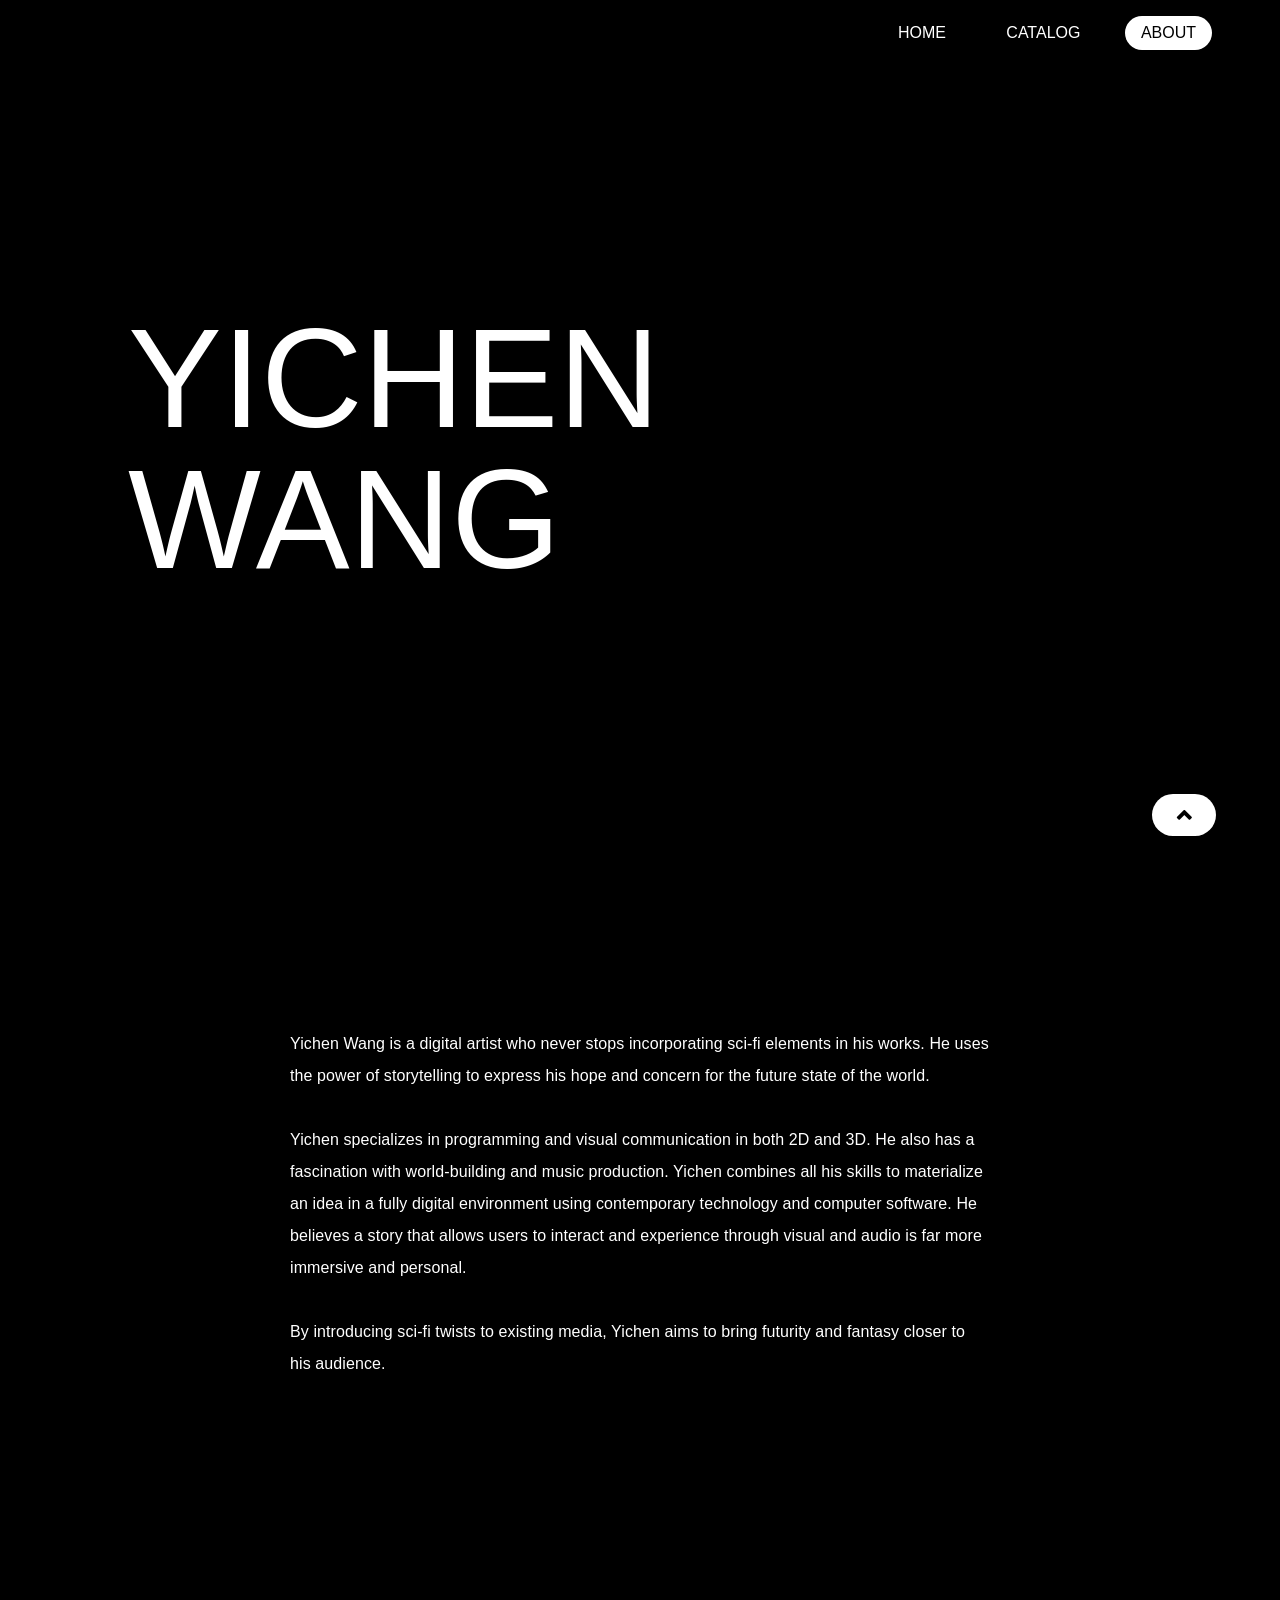
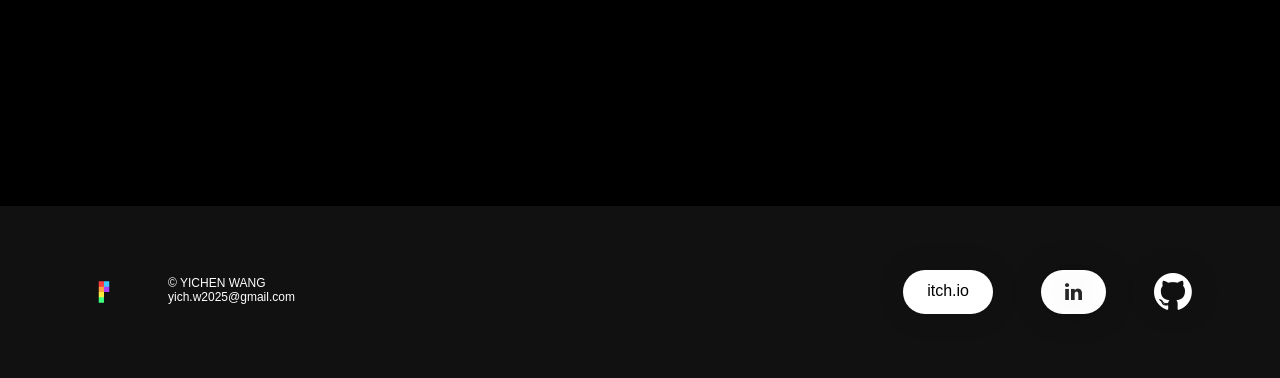
==== about.html @ 1a96bee0 "Refreshed website Optimized media" ====
<!DOCTYPE html>
<html>
<!-- HEAD -->

<head>
    <meta charset="UTF-8">
    <meta name="viewport" content="width=device-width, initial-scale=1.0">

    <!-- STYLE -->
    <link rel="stylesheet" href="https://cdnjs.cloudflare.com/ajax/libs/font-awesome/4.7.0/css/font-awesome.min.css" onerror="onErrorLoader(this, 'assets/font-awesome-4.7.0/css/font-awesome.min.css')">
    <link rel="stylesheet" href="css/style.css">
    <link rel="stylesheet" href="css/style_about.css">

    <!-- SCRIPTS -->
    <script src="https://ajax.googleapis.com/ajax/libs/jquery/3.6.0/jquery.min.js" onerror="onErrorLoader(this, 'js/jquery-4.0.0.min.js')"></script>
    <script src="js/script.js"></script>
    <script src="js/script_about.js"></script>

    <link rel="icon" href="favicon.png">
    <title>About Me • Yichen Wang</title>
</head>

<!-- BODY -->
<body>
    <div class="nav-bar" style="position: fixed; left: 0; top: 0">
        <a class="nav-bar-title" style="display: none;">YICHEN WANG</a>
        <div style="float: right; display: block; margin-left: auto; margin-right: 24px;">
            <a href="index.html" class="btn-text btn-link-font">Home</a>
            <a href="library.html"class="btn-text btn-link-font">Catalog</a>
            <a href="about.html" class="btn-text btn-link-font current">About</a>
        </div>
    </div>

    <div class="title-name-container">
        <p id="about-name">YICHEN<br>WANG</p>
    </div>

    <div class="empty-space-x1"></div>

    <div class="text-box center body-font">
        <p>
            Yichen Wang is a digital artist who never stops incorporating sci-fi elements in his works. He uses the power of storytelling to express his hope and concern for the future state of the world. 
            <br><br>
            Yichen specializes in programming and visual communication in both 2D and 3D. He also has a fascination with world-building and music production. Yichen combines all his skills to materialize an idea in a fully digital environment using contemporary technology and computer software. He believes a story that allows users to interact and experience through visual and audio is far more immersive and personal.
            <br><br>
            By introducing sci-fi twists to existing media, Yichen aims to bring futurity and fantasy closer to his audience.
        </p>
    </div>

    <div class="empty-space-x2"></div>

    <button class="btn btn-font" id="btn-gotop" title="Go to top" onclick="goToTop()"><i class="fa fa-chevron-up" aria-hidden="true"></i></button>

    <!-- FOOTER -->
    <footer style="left: 0; bottom: 0">
        <div class="h-container" style="float: left; margin-right: auto; margin-left: 32px;">
          <img class="logo" src="assets/images/logo.png">
          <p class="footer-font">© YICHEN WANG<br><span class="footer-font-alt">yich.w2025@gmail.com<span></p>
        </div>
        <div class="h-container" style="float: right; margin-left: auto; margin-right: 32px;">
          <a class="btn btn-font" href="https://tony-lindorock.itch.io/" onclick="window.open(this.href,'_blank');return false;" rel="noopener noreferrer">itch.io</a>
          <a class="btn-icon shape" href="https://linkedin.com/in/yichen-wang-63a965241" onclick="window.open(this.href,'_blank');return false;" rel="noopener noreferrer"><i class="fa fa-linkedin" aria-hidden="true"></i></a>
          <a class="btn-icon" href="https://github.com/tonylindorock" onclick="window.open(this.href,'_blank');return false;" rel="noopener noreferrer"><i class="fa fa-github" aria-hidden="true"></i></a>
        </div>
      </footer>
</body>

</html>
---- css/style.css ----
/**************** Fonts ****************/
@font-face {
    font-family: "JetBrains Mono Bold";
    src: url("../assets/fonts/JetBrains_Mono/static/JetBrainsMono-Bold.ttf") format("truetype");
}

@font-face {
    font-family: "JetBrains Mono";
    src: url("../assets/fonts/JetBrains_Mono/static/JetBrainsMono-Medium.ttf") format("truetype");
}

@font-face {
    font-family: "Barlow";
    src: url("../assets/fonts/Barlow/Barlow-Regular.ttf") format("truetype");
}

@font-face {
    font-family: "Barlow Bold";
    src: url("../assets/fonts/Barlow/Barlow-Bold.ttf") format("truetype");
}

@font-face {
    font-family: "Barlow ExtraBold";
    src: url("../assets/fonts/Barlow/Barlow-ExtraBold.ttf") format("truetype");
}

@font-face {
    font-family: "Barlow Black";
    src: url("../assets/fonts/Barlow/Barlow-Black.ttf") format("truetype");
}


/**************** Animations ****************/
.anim-fade-in {
    animation: 1s ease 0s 1 fade-in;
    animation-fill-mode: backwards;
    will-change: transform, opacity;
}

.anim-scale-out-fade-in {
    animation: 1s cubic-bezier(0, .82, .27, .98) 0s 1 scale-out-fade-in;
    animation-fill-mode: backwards;
    will-change: transform, opacity;
}

.anim-scale-fade-in {
    animation: 1.5s cubic-bezier(0, .82, .27, .98) 0s 1 scale-fade-in;
    animation-fill-mode: backwards;
    will-change: transform, opacity;
}

.anim-reveal {
    animation: 1s ease 0.2s 1 slide-up-fade-in;
    animation-fill-mode: backwards;
    will-change: transform, opacity;
}

.anim-hide {
    animation: 1s ease 0s 1 fade-out;
    animation-fill-mode: forwards;
    will-change: opacity;
}

@keyframes scale-fade-in {
    0% {
        opacity: 0;
        transform: scale(1.5);
    }

    100% {
        opacity: 1;
        transform: scale(1);
    }
}

@keyframes scale-out-fade-in {
    0% {
        opacity: 0;
        transform: scale(0.1);
    }

    100% {
        opacity: 1;
        transform: scale(1);
    }
}

@keyframes fade-in {
    0% {
        opacity: 0;
    }

    100% {
        opacity: 1;
    }
}

@keyframes fade-out {
    0% {
        opacity: 1;
    }

    100% {
        opacity: 0;
    }
}

@keyframes slide-up-fade-in {
    0% {
        opacity: 0;
        transform: translate(0px, 64px);
    }

    100% {
        opacity: 1;
        transform: translate(0px, 0px);
    }
}


/**************** Common ****************/
html, body {
    min-height: 100%;
    min-width: 100%;

    height: 100%;
    width: 100%;
}

html {
    scroll-behavior: smooth;
    -webkit-text-size-adjust: 100%;

    -moz-osx-font-smoothing: grayscale;
    -webkit-font-smoothing: antialiased;
    font-smoothing: antialiased;
}

* {
    margin: 0;
    padding: 0;
    box-sizing: border-box;
    /* for debug only */
    /*outline: 1px solid #f00 !important;*/
}

a {
    text-decoration: none;
    cursor: pointer;
}

body {
    overflow-y: visible;
    background-color: #000; /* Website bg color here */
    color: #fff; /* Text color here */

    font-family: "JetBrains Mono", Arial, sans-serif;
    font-size: 16px;
}

footer {
    z-index: 2;
    width: 100%;
    display: flex;
    padding: 64px 32px;
    background-color: #111;
    align-items: center;
    overflow: hidden;
}

footer>div {
    margin: 0 32px;
}

img {
    display: block;
    height: auto;
    max-width: 100%;
}

button {
    border: none;
    background: none;
    background-color: transparent;
}


/**************** Typefaces ****************/
h1 {
    font-family: "Barlow Bold", Arial, sans-serif;
    font-size: 3.5em;
    display: inline-block;
}

h2 {
    font-family: "Barlow ExtraBold", Arial, sans-serif;
    font-size: 2.5em;
    margin-bottom: 16px;
}

h3 {
    font-family: "Barlow", Arial, sans-serif;
    font-size: 1.5em;
    /*text-transform: uppercase;*/
    opacity: 50%;
}

.subtitle {
    font-family: "Barlow Black", Arial, sans-serif;
    font-size: 1.5em;

    text-transform: uppercase;
    letter-spacing: 2px;

    display: inline-block;

    margin: 16px 0;
}

.btn-font {
    font-family: "JetBrains Mono Bold", Arial, sans-serif;
    font-size: 1em;
}

.btn-font>i {
    font-size: 1em;
    font-weight: bold;
}

.btn-link-font {
    font-family: "JetBrains Mono Bold", Arial, sans-serif;
    font-size: 1em;
    text-transform: uppercase;
}

.btn-link-font {
    font-family: "JetBrains Mono Bold", Arial, sans-serif;
    font-size: 1em;
    text-transform: uppercase;
}

.body-font {
    font-family: "Barlow", Arial, sans-serif;
    font-size: 1em;
    line-height: 2;
    letter-spacing: 0.1px;
}

.quote {
    opacity: 0.6;
    font-style: italic;
}

.footer-font {
    font-family: "JetBrains Mono Bold", Arial, sans-serif;
    font-size: 12px;
}

.footer-font-alt {
    font-family: "JetBrains Mono", Arial, sans-serif;
    font-size: inherit;
}

.font-superscript{
    padding: 0 2px;
    vertical-align: super;
    font-size: 75%;
}
  
.font-superscript:hover {
    border-radius: 2px;
    background-color: rgba(255, 255, 255, 0.25);
}

.dark {
    color: #262626;
}

.light {
    color: #eee;
}


/**************** Interactive ****************/
.btn {
    border: none;
    border-radius: 64px;
    padding: 12px 24px;

    background-color: white;
    color: black;
    box-shadow: 0 0 32px rgba(0, 0, 0, 0.1);

    transition: all 300ms cubic-bezier(.23, 1, 0.32, 1);
    -webkit-transition: 0.3s;

    cursor: pointer;
    user-select: none;
    -webkit-touch-callout: none;
    -webkit-user-select: none;
    -moz-user-select: none;
    -ms-user-select: none;
}

.disabled{
    cursor: default;
    pointer-events: none;
}

.btn:hover {
    transform: translateY(-6px);
}

.btn:active {
    transform: translateY(0);
}

.btn .tooltip {
    visibility: hidden;
    width: fit-content;

    background-color: rgba(0, 0, 0, 0.5);
    color: #fff;

    text-align: center;
    padding: 4px 8px;
    border-radius: 12px;

    position: absolute;
    bottom: 100%;
    margin: 0 auto;
    z-index: 99;
}

.btn:hover .tooltip {
    visibility: visible;
}

.btn-text {
    display: inline-block;
    border: none;
    border-radius: 64px;
    padding: 8px 16px;
    margin: 0 12px;

    background: none;
    color: white;

    transition: 0.3s;
    -webkit-transition: 0.3s;

    cursor: pointer;
    user-select: none;
    -webkit-touch-callout: none;
    -webkit-user-select: none;
    -moz-user-select: none;
    -ms-user-select: none;
}

.btn-text:hover {
    background-color: rgba(255, 255, 255, 0.25);
}

.btn-text:active {
    transform: translateY(4px);
}

.btn-text.current {
    background-color: #fff;
    color: #000;
    box-shadow: 0 0 16px rgba(0, 0, 0, 0.1);
}

.btn-text-banner {
    display: inline-block;
    border: none;

    background: none;
    color: #fff;

    transform: scale(1);
    transition: 0.3s;
    -webkit-transition: 0.3s;

    cursor: pointer;
    user-select: none;
    -webkit-touch-callout: none;
    -webkit-user-select: none;
    -moz-user-select: none;
    -ms-user-select: none;
}

.btn-text-banner:hover {
    transform: scale(1.05);
}


.btn-text-banner:active {
    transform: scale(1);
}

#btn-gotop {
    float: right;
    z-index: 99;
    position: sticky;
    margin: 64px 64px;
    bottom: 64px;
    right: 0;
}

.btn-icon {
    display: inline-flex;
    justify-content: center;
    align-items: center;
    min-width: 32px;
    min-height: 24px;

    font-size: 2.75em;
    line-height: 1;
    color: white;
    border: none;

    transition: all 300ms cubic-bezier(.23, 1, 0.32, 1);
    -webkit-transition: 0.3s;

    cursor: pointer;

    -webkit-touch-callout: none;
    -webkit-user-select: none;
    -moz-user-select: none;
    -ms-user-select: none;
    user-select: none;
}

.btn-icon:hover {
    transform: translateY(-4px);
}

.btn-icon i {
    display: inline-block;
    text-align: center;
    margin: auto;

    text-shadow: 0 0 32px rgba(0, 0, 0, 0.2);
}

.btn-icon.shape {
    border-radius: 64px;
    background-color: white;
    color: #262626;

    padding: 0 24px;

    font-size: 1.25em;
    box-shadow: 0 0 32px rgba(0, 0, 0, 0.2);
}

.btn-proj {
    position: relative;

    border-radius: 24px;
    background-color: #262626;
    color: #f1f1f1;

    overflow: hidden;
    display: flex;
    flex-direction: column;
    cursor: pointer;

    -webkit-touch-callout: none;
    -webkit-user-select: none;
    -moz-user-select: none;
    -ms-user-select: none;
    user-select: none;

    -webkit-transition-property: -webkit-transform;
    -moz-transition-property: -moz-transform;
    -ms-transition-property: -ms-transform;
    -o-transition-property: -o-transform;
    transition-property: transform;
    transition-duration: 0.3s;
}

.anim-fade-on-load {
    animation: 0.3s cubic-bezier(0, .66, .33, 1) 0s 1 scale-out-fade-in;
    animation-fill-mode: backwards;
    will-change: transform;
}

.btn-proj.outline {
    border: 1px solid #262626;
}


.btn-proj:hover {
    transform: scale(1.05);
    border: 1px solid #262626;
}

.btn-proj:hover .media-preview{
    opacity: 1;
    scale: 1;
}

.btn-proj:active {
    transform: scale(1);
}

.btn-proj img {
    aspect-ratio: 16/9;
    object-fit: cover;
    object-position: center;
    width: 100%;
}

.btn-proj .media-preview{
    position: absolute;

    object-fit: cover;
    width: 100%; 
    height: 100%;

    opacity: 0;
    scale: 1.2;

    transition: all 0.75s ease;
}

.btn-proj video {
    object-fit: cover;
    width: 100%;
}

.btn-proj div{
    z-index: 1;
    padding: 0 24px;
    pointer-events: none;
}

.btn-proj div>p.title {
    font-family: "Barlow ExtraBold", Arial, sans-serif;

    margin-top: 24px;
    margin-bottom: 4px;
    font-size: 24px;
}

.btn-proj div>p.des {
    padding-bottom: 24px;

    font-family: "Barlow Bold", Arial, sans-serif;
    text-transform: uppercase;
    font-size: 13px;
    letter-spacing: 2px;
    opacity: 50%;
}


/**************** Reusable ****************/
.grid-container {
    min-width: 50%;
    margin: 0 128px;

    display: grid;
    grid-template-columns: repeat(3, 1fr);
    grid-gap: 24px;

    place-content: center;
    justify-items: stretch;
}

.banner {
    z-index: -1;

    width: 100%;
    height: calc(100vw * 0.5625);
    min-height: 50%;

    position: fixed;
    margin: 0;

    animation: 1.5s ease 0s 1 scale-fade-in;
    animation-fill-mode: backwards;
    will-change: transform, opacity;
}

.banner>img {
    width: 100%;
    object-fit: cover;
}

.banner.aspect-4x3 {
    height: calc(100vw * 0.75);
}

.banner>video {
    width: 100%;
    object-fit: cover;
}

.parallax-solid {
    z-index: 2;
    position: relative;
    top: 56.25vw;

    background-color: inherit;
}

.parallax-solid.aspect-4x3 {
    top: 75vw;
}

.text-box {
    max-width: 700px;
    min-width: 350px;
}

.text-box.center {
    margin: 0 auto;
}

.text-box.contained {
    max-width: 700px;
    min-width: 0;
}

.category-container {
    width: 100%;
    padding: 32px 128px;
    padding-top: 0;
    font-size: 2em;
    text-align: left;
    line-height: 1;
    word-wrap: break-word;
    text-overflow: ellipsis;

    animation: 1s ease 0.1s 1 scale-in;
    animation-fill-mode: backwards;
}

.float-center {
    position: absolute;
    top: 50%;
    left: 50%;
    transform: translate(-50%, -50%);

    text-align: center;

    -webkit-touch-callout: none;
    -webkit-user-select: none;
    -moz-user-select: none;
    -ms-user-select: none;
    user-select: none;
}

.h-container {
    display: flex;
    width: auto;
}

.h-container>* {
    margin: 0 24px;
}

.v-container {
    display: flex;
    flex-direction: column;
    justify-content: center;
}

.v-container>* {
    flex-shrink: 1;
}

.empty-space-x05 {
    height: 64px;
}

.empty-space-x1 {
    height: 128px;
}

.empty-space-x2 {
    height: 256px;
}

.nav-bar {
    display: flex;
    flex: none;

    align-items: center;
    overflow: hidden;
    z-index: 999;
    width: 100%;

    padding: 16px 32px;

    background-color: rgba(0, 0, 0, 0.5);
    backdrop-filter: blur(5px);
    -webkit-backdrop-filter: blur(5px);
}

.nav-bar-title {
    z-index: 99;

    font-family: "JetBrains Mono Bold", Arial, sans-serif;
    font-size: 1.25em;
    text-transform: uppercase;
}

.footnote {
    display: block;

    font-family: "Barlow", Arial, sans-serif;
    font-size: 13px;
    line-height: 1.5;
    letter-spacing: 0.1px;
}

.footnote>div{
    margin: 16px;
    padding: 16px 15%;

    border-radius: 24px;
    background-color: #111;
}

.footnote a {
    color: #eee;
    padding: 2px 4px;
    border-radius: 6px;

    /* transition: 0.2s; */
}

a.hyperlink {
    color: #eee;
    padding: 2px 4px;
    border-radius: 6px;

    /* transition: 0.2s; */
}

.footnote p {
    color: #aaa;
    margin: auto;
    max-width: 1152px;
}

.footnote a:hover {
    background-color: rgba(255, 255, 255, 0.2);
}

.footnote a:active {
    background-color: rgba(255, 255, 255, 0.1);
}

a.hyperlink:hover {
    background-color: rgba(255, 255, 255, 0.2);
}

a.hyperlink:active {
    background-color: rgba(255, 255, 255, 0.1);
}

.logo {
    object-fit: contain;
    display: block;
    width: 32px;
    margin: auto 24px;
}

/* Home page content */
.scroll-snap-container {
    width: 100%;
    height: 100%;
    display: block;
    overflow-y: visible;
    overflow-x: hidden;
    scroll-snap-type: y mandatory;
    scroll-behavior: smooth;
}

.scroll-snap-item {
    height: 100%;
    width: 100%;
    scroll-snap-align: start;
    scroll-snap-stop: always;

    display: flex;
    position: relative;
}

.scroll-snap-item>img {
    display: block;
    margin: auto;
    width: 100vw;
    height: 100vh;
    object-fit: cover;
}



/**************** Small Screen Support ****************/
@media only screen and (max-width: 1000px) {
    body{
        font-size: 14px;
    }

    footer {
        display: grid;
        row-gap: 64px;
        grid-template-columns: auto;
        align-content: center;
        justify-content: space-evenly;
    }

    /**************** Typefaces ****************/
    h1{
        font-size: 2.5em;
    }

    .subtitle{
        font-size: 1.5em;
    }

    .btn-font {
        font-size: 14px;
    }


    /**************** Empty ****************/
    .empty-space-x1{
        height: 64px;
    }

    .empty-space-x1.constant{
        height: 128px;
    }

    .empty-space-x2{
        height: 128px;
    }

    .filler-space {
        display: none;
    }


    /**************** Interactive ****************/
    .btn-text {
        margin: 0 4px;
    }

    /**************** Reusables ****************/
    .banner {
        min-height: 50%;
        width: 100%;
    }

    .banner>img {
        width: 100%;
        height: 100%;
    }
    
    .parallax-solid {
        top: 50vh;
    }

    .text-box {
        padding: 0 32px;
        margin: 0;
    }

    .text-box.contained {
        padding: 0;
        margin: 0;
    }

    .grid-container {
        /*grid-template-columns: auto auto;*/
        grid-template-columns: repeat(2, fit-content(300px)); 
        margin: 0 16px;
        gap: 8px;
    }

    .category-container {
        padding: 16px 16px;
        padding-top: 0;
        text-align: center;
    }

    .footnote {
        margin: 0;
        padding: 0;
    }

    .footnote>div{
        margin: 16px 0;
        padding: 16px 16px;
        border-radius: 0;
    }
}
---- css/style_about.css ----
.title-name-container {
    padding-bottom: 0;

    font-size: 11vw;
    font-family: "JetBrains Mono Bold", Arial, sans-serif;
    text-align: left;
    line-height: 1;
    word-wrap: break-word;
    text-overflow: ellipsis;

    height: 100vh;
    width: 50%;

    animation: 1s ease 0.1s 1 scale-in;
    animation-fill-mode: backwards;
}

.title-name-container>p {
    margin: 0;
    margin-left: 128px;
    position: absolute;
    top: 50%;
    -ms-transform: translate(0, -50%);
    transform: translate(0, -50%);
}

@media only screen and (max-width: 600px) {
    .title-name-container {
        padding: 1em;
        display: flex;
        font-size: 4em;
    }

    .title-name-container>p {
        margin: auto;
    }
}

@keyframes scale-in {
    0% {
        opacity: 0;
        line-height: 0.1;
    }

    100% {
        opacity: 1;
        line-height: 1;
    }
}
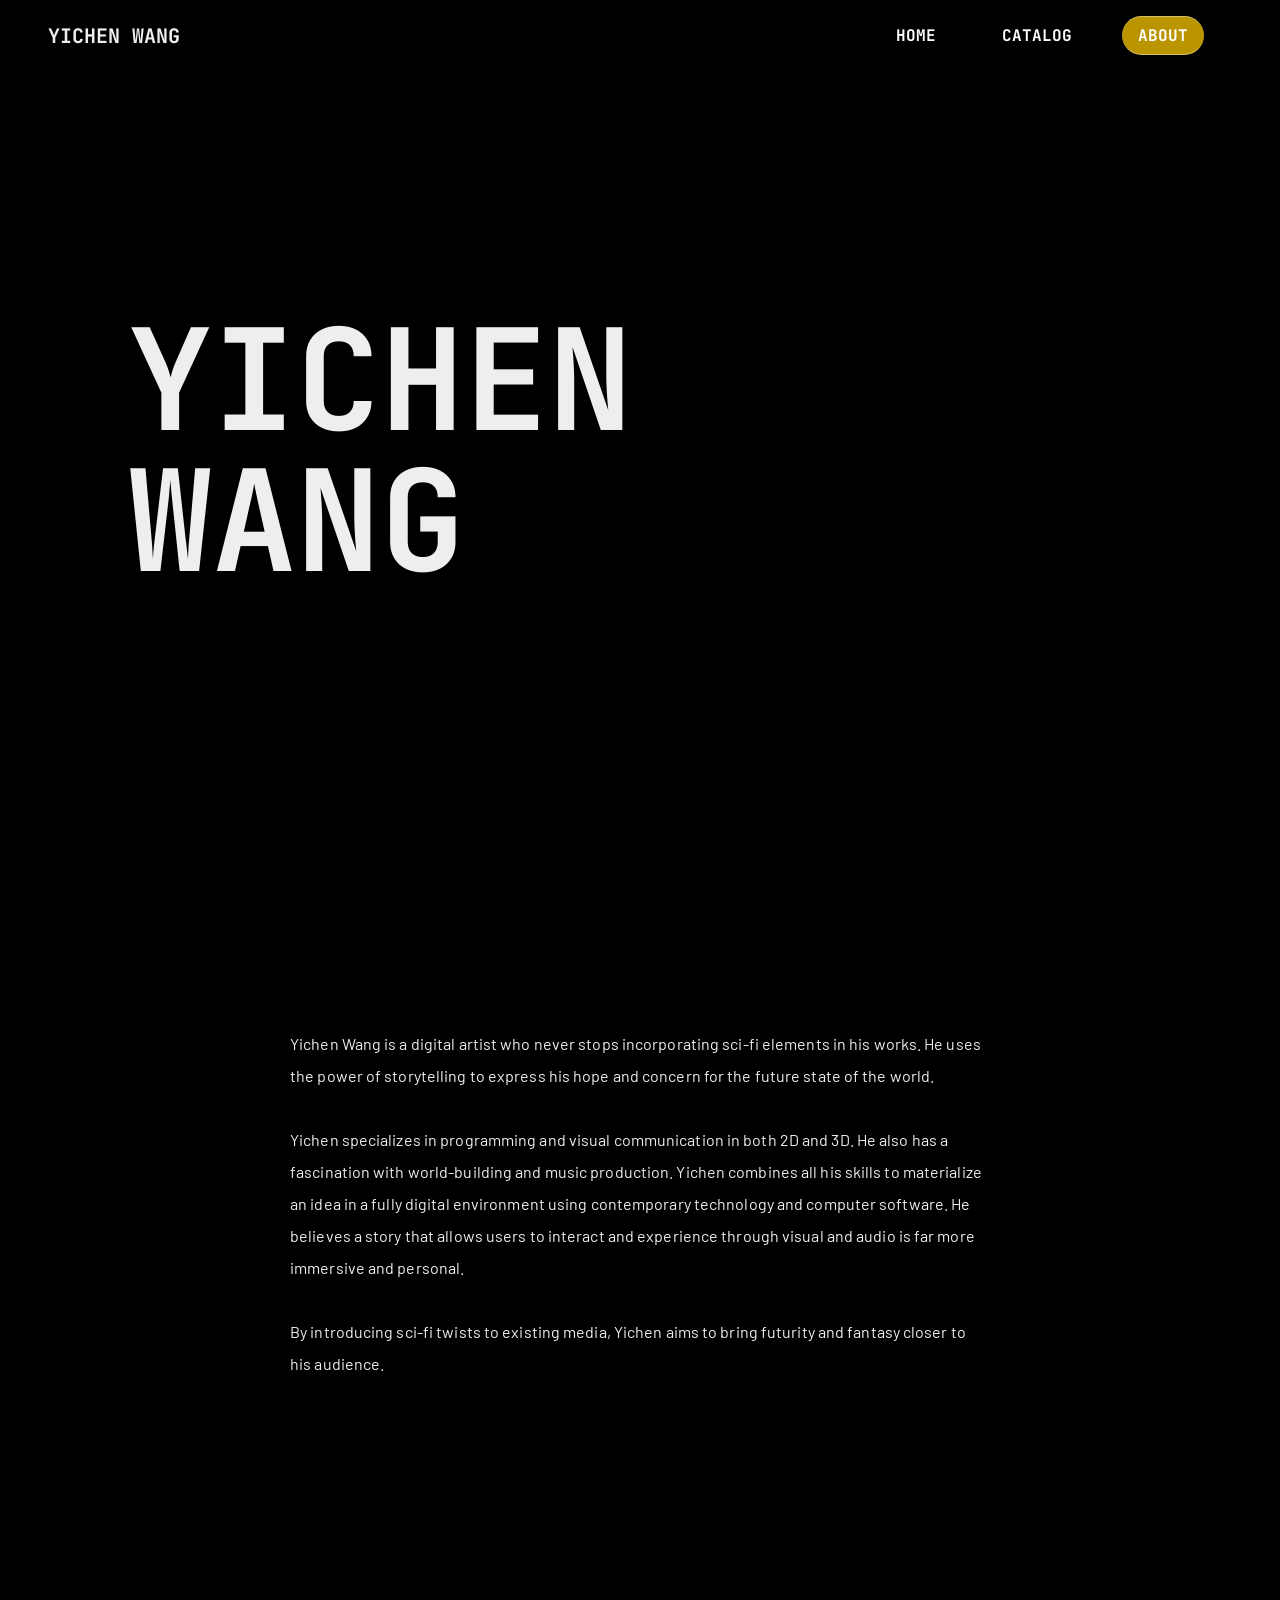
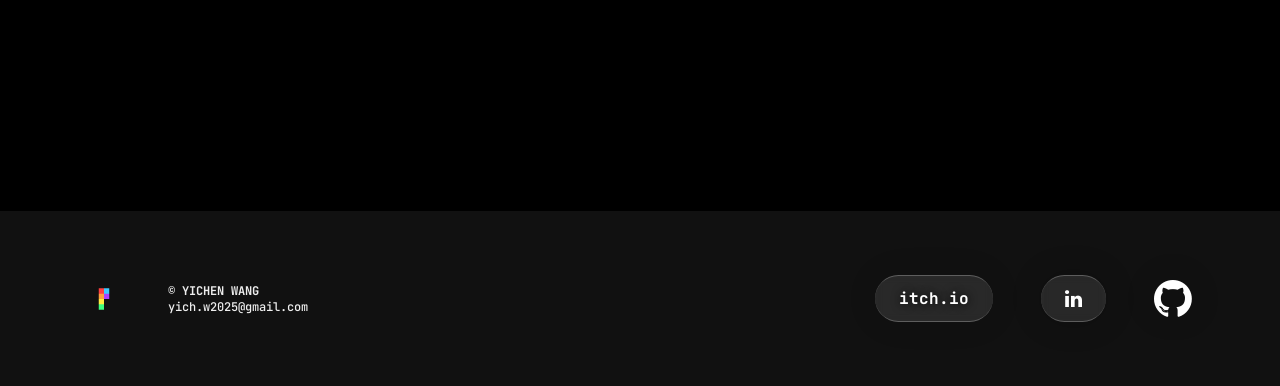
==== commit 823ab9cd: "Added a new page - Plus overall improvements" ====
--- a/about.html
+++ b/about.html
@@ -4,7 +4,7 @@
 
 <head>
     <meta charset="UTF-8">
-    <meta name="viewport" content="width=device-width, initial-scale=1.0">
+    <meta name="viewport" content="width=device-width, initial-scale=1.0, viewport-fit=cover, strict-origin">
 
     <!-- STYLE -->
     <link rel="stylesheet" href="https://cdnjs.cloudflare.com/ajax/libs/font-awesome/4.7.0/css/font-awesome.min.css" onerror="onErrorLoader(this, 'assets/font-awesome-4.7.0/css/font-awesome.min.css')">
@@ -12,7 +12,8 @@
     <link rel="stylesheet" href="css/style_about.css">
 
     <!-- SCRIPTS -->
-    <script src="https://ajax.googleapis.com/ajax/libs/jquery/3.6.0/jquery.min.js" onerror="onErrorLoader(this, 'js/jquery-4.0.0.min.js')"></script>
+    <!--<script src="https://ajax.googleapis.com/ajax/libs/jquery/3.6.0/jquery.min.js" onerror="this.onerror=null;this.href='js/jquery-4.0.0.min.js';"></script>-->
+    <script src="js/jquery-4.0.0.min.js"></script>
     <script src="js/script.js"></script>
     <script src="js/script_about.js"></script>
 
@@ -23,8 +24,8 @@
 <!-- BODY -->
 <body>
     <div class="nav-bar" style="position: fixed; left: 0; top: 0">
-        <a class="nav-bar-title" style="display: none;">YICHEN WANG</a>
-        <div style="float: right; display: block; margin-left: auto; margin-right: 24px;">
+        <a class="nav-bar-title">YICHEN WANG</a>
+        <div style="float: right; display: block; margin-left: auto;">
             <a href="index.html" class="btn-text btn-link-font">Home</a>
             <a href="library.html"class="btn-text btn-link-font">Catalog</a>
             <a href="about.html" class="btn-text btn-link-font current">About</a>
@@ -49,7 +50,7 @@
 
     <div class="empty-space-x2"></div>
 
-    <button class="btn btn-font" id="btn-gotop" title="Go to top" onclick="goToTop()"><i class="fa fa-chevron-up" aria-hidden="true"></i></button>
+    <button class="btn btn-font" id="btn-gotop" title="Go to top" style="visibility: hidden;" onclick="goToTop()"><i class="fa fa-chevron-up" aria-hidden="true"></i></button>
 
     <!-- FOOTER -->
     <footer style="left: 0; bottom: 0">
--- a/css/style.css
+++ b/css/style.css
@@ -50,15 +50,24 @@
 }
 
 .anim-reveal {
-    animation: 1s ease 0.2s 1 slide-up-fade-in;
+    animation-name: slide-up-fade-in;
+    animation-duration: 1s;
+    animation-timing-function: ease;
+    animation-iteration-count: 1;
     animation-fill-mode: backwards;
     will-change: transform, opacity;
 }
 
 .anim-hide {
-    animation: 1s ease 0s 1 fade-out;
+    animation: 0.5s ease-in-out 0s 1 fade-out;
     animation-fill-mode: forwards;
     will-change: opacity;
+}
+
+.anim-fade-on-load {
+    animation: 0.3s cubic-bezier(0, .66, .33, 1) 0s 1 scale-out-fade-in;
+    animation-fill-mode: backwards;
+    will-change: transform;
 }
 
 @keyframes scale-fade-in {
@@ -125,6 +134,9 @@
 
     height: 100%;
     width: 100%;
+
+    height: 100vh;
+    min-height: 100vh;
 }
 
 html {
@@ -152,7 +164,7 @@
 body {
     overflow-y: visible;
     background-color: #000; /* Website bg color here */
-    color: #fff; /* Text color here */
+    color: #eee; /* Text color here */
 
     font-family: "JetBrains Mono", Arial, sans-serif;
     font-size: 16px;
@@ -247,7 +259,7 @@
 }
 
 .quote {
-    opacity: 0.6;
+    color: #999;
     font-style: italic;
 }
 
@@ -265,11 +277,6 @@
     padding: 0 2px;
     vertical-align: super;
     font-size: 75%;
-}
-  
-.font-superscript:hover {
-    border-radius: 2px;
-    background-color: rgba(255, 255, 255, 0.25);
 }
 
 .dark {
@@ -287,9 +294,16 @@
     border-radius: 64px;
     padding: 12px 24px;
 
-    background-color: white;
-    color: black;
+    background-color: rgba(255, 255, 255, 0.1);
+    backdrop-filter: blur(5px);
+    color: white;
+    text-shadow: 0 0 10px black;
+    
     box-shadow: 0 0 32px rgba(0, 0, 0, 0.1);
+    border-top: 1px solid rgba(255, 255, 255, 0.25);
+    border-bottom: 1px solid rgba(255, 255, 255, 0.25);
+
+    /*outline: 1px solid rgba(255, 255, 255, 0.25);*/
 
     transition: all 300ms cubic-bezier(.23, 1, 0.32, 1);
     -webkit-transition: 0.3s;
@@ -307,9 +321,7 @@
     pointer-events: none;
 }
 
-.btn:hover {
-    transform: translateY(-6px);
-}
+
 
 .btn:active {
     transform: translateY(0);
@@ -332,18 +344,13 @@
     z-index: 99;
 }
 
-.btn:hover .tooltip {
-    visibility: visible;
-}
-
 .btn-text {
     display: inline-block;
-    border: none;
     border-radius: 64px;
     padding: 8px 16px;
     margin: 0 12px;
 
-    background: none;
+    background-color: rgba(255, 255, 255, 0);
     color: white;
 
     transition: 0.3s;
@@ -357,18 +364,8 @@
     -ms-user-select: none;
 }
 
-.btn-text:hover {
-    background-color: rgba(255, 255, 255, 0.25);
-}
-
 .btn-text:active {
     transform: translateY(4px);
-}
-
-.btn-text.current {
-    background-color: #fff;
-    color: #000;
-    box-shadow: 0 0 16px rgba(0, 0, 0, 0.1);
 }
 
 .btn-text-banner {
@@ -388,10 +385,6 @@
     -webkit-user-select: none;
     -moz-user-select: none;
     -ms-user-select: none;
-}
-
-.btn-text-banner:hover {
-    transform: scale(1.05);
 }
 
 
@@ -417,8 +410,8 @@
 
     font-size: 2.75em;
     line-height: 1;
+
     color: white;
-    border: none;
 
     transition: all 300ms cubic-bezier(.23, 1, 0.32, 1);
     -webkit-transition: 0.3s;
@@ -432,8 +425,8 @@
     user-select: none;
 }
 
-.btn-icon:hover {
-    transform: translateY(-4px);
+.btn-icon:active {
+    transform: translateY(0px);
 }
 
 .btn-icon i {
@@ -446,14 +439,25 @@
 
 .btn-icon.shape {
     border-radius: 64px;
-    background-color: white;
-    color: #262626;
+
+    background-color: rgba(255, 255, 255, 0.1);
+    backdrop-filter: blur(5px);
+    border-top: 1px solid rgba(255, 255, 255, 0.25);
+    border-bottom: 1px solid rgba(255, 255, 255, 0.25);
+
+    color: white;
 
     padding: 0 24px;
 
     font-size: 1.25em;
     box-shadow: 0 0 32px rgba(0, 0, 0, 0.2);
 }
+
+.btn-icon.shape:active {
+    transform: translateY(0px);
+}
+
+
 
 .btn-proj {
     position: relative;
@@ -481,26 +485,10 @@
     transition-duration: 0.3s;
 }
 
-.anim-fade-on-load {
-    animation: 0.3s cubic-bezier(0, .66, .33, 1) 0s 1 scale-out-fade-in;
-    animation-fill-mode: backwards;
-    will-change: transform;
-}
-
 .btn-proj.outline {
     border: 1px solid #262626;
 }
 
-
-.btn-proj:hover {
-    transform: scale(1.05);
-    border: 1px solid #262626;
-}
-
-.btn-proj:hover .media-preview{
-    opacity: 1;
-    scale: 1;
-}
 
 .btn-proj:active {
     transform: scale(1);
@@ -542,7 +530,7 @@
 
     margin-top: 24px;
     margin-bottom: 4px;
-    font-size: 24px;
+    font-size: 1.5em;
 }
 
 .btn-proj div>p.des {
@@ -550,7 +538,7 @@
 
     font-family: "Barlow Bold", Arial, sans-serif;
     text-transform: uppercase;
-    font-size: 13px;
+    font-size: 0.9em;
     letter-spacing: 2px;
     opacity: 50%;
 }
@@ -672,6 +660,20 @@
     flex-shrink: 1;
 }
 
+.center-container {
+    width: 100%;
+    display: flex;
+    text-align: center;
+    justify-content: center;
+    align-items: center;
+    
+}
+
+.center-container img{
+    margin: auto;
+    object-fit: contain;
+}
+
 .empty-space-x05 {
     height: 64px;
 }
@@ -686,14 +688,16 @@
 
 .nav-bar {
     display: flex;
-    flex: none;
+    flex: content;
 
     align-items: center;
     overflow: hidden;
     z-index: 999;
     width: 100%;
 
-    padding: 16px 32px;
+    padding: 16px;
+    padding-left: 48px;
+    padding-right: 64px;
 
     background-color: rgba(0, 0, 0, 0.5);
     backdrop-filter: blur(5px);
@@ -718,8 +722,8 @@
 }
 
 .footnote>div{
-    margin: 16px;
-    padding: 16px 15%;
+    margin: 8px 16px;
+    padding: 10px 15%;
 
     border-radius: 24px;
     background-color: #111;
@@ -747,17 +751,13 @@
     max-width: 1152px;
 }
 
-.footnote a:hover {
-    background-color: rgba(255, 255, 255, 0.2);
-}
+
 
 .footnote a:active {
     background-color: rgba(255, 255, 255, 0.1);
 }
 
-a.hyperlink:hover {
-    background-color: rgba(255, 255, 255, 0.2);
-}
+
 
 a.hyperlink:active {
     background-color: rgba(255, 255, 255, 0.1);
@@ -785,7 +785,7 @@
     height: 100%;
     width: 100%;
     scroll-snap-align: start;
-    scroll-snap-stop: always;
+    scroll-snap-stop: normal;
 
     display: flex;
     position: relative;
@@ -800,6 +800,67 @@
 }
 
 
+@media (hover: hover) {
+    .font-superscript:hover {
+        border-radius: 2px;
+        background-color: rgba(255, 255, 255, 0.25);
+    }
+
+    .btn:hover {
+        transform: translateY(-4px);
+        background-color: rgba(255, 255, 255, 0.2);
+    }
+
+    .btn:hover .tooltip {
+        visibility: visible;
+    }
+
+    .btn-text:hover {
+        background-color: rgba(255, 255, 255, 0.1);
+    }
+
+    .btn-text-banner:hover {
+        transform: scale(1.05);
+    }
+
+    .btn-icon:hover {
+        transform: translateY(-4px);
+    }
+
+    .btn-icon.shape:hover {
+        background-color: rgba(255, 255, 255, 0.2);
+    }
+
+    .btn-proj:hover {
+        transform: scale(1.05);
+        border: 1px solid #262626;
+    }
+
+    .btn-proj:hover .media-preview{
+        opacity: 1;
+        scale: 1;
+    }
+
+    .footnote a:hover {
+        background-color: rgba(255, 255, 255, 0.2);
+    }
+
+    a.hyperlink:hover {
+        background-color: rgba(255, 255, 255, 0.2);
+    }
+}
+
+.btn-text.current {
+    background-color: rgba(255, 255, 255, 0.25);
+    background-color: #ffcc00bb;
+
+    border-top: 1px solid rgba(255, 255, 255, 0.4);
+    border-bottom: 1px solid rgba(255, 255, 255, 0.4);
+
+    color: white;
+    box-shadow: 0 0 16px rgba(0, 0, 0, 0.1);
+}
+
 
 /**************** Small Screen Support ****************/
 @media only screen and (max-width: 1000px) {
@@ -809,10 +870,28 @@
 
     footer {
         display: grid;
-        row-gap: 64px;
+        padding: 32px 16px;
+
+        row-gap: 32px;
         grid-template-columns: auto;
         align-content: center;
         justify-content: space-evenly;
+
+    }
+
+    .nav-bar {
+        display: grid;
+        grid-template-columns: auto;
+        row-gap: 8px;
+
+        align-content: center;
+        justify-content: space-evenly;
+
+        text-align: center;
+    }
+
+    .nav-bar-title {
+        font-size: 1em;
     }
 
     /**************** Typefaces ****************/
@@ -849,10 +928,35 @@
 
     /**************** Interactive ****************/
     .btn-text {
-        margin: 0 4px;
+        margin: 4px 4px;
+        background-color: #ffffff11;
+    }
+
+    #btn-gotop {
+        margin: 32px;
+        bottom: 32px;
+    }
+
+    .btn-proj {
+        border-radius: 16px;
+    }
+
+    .btn-proj div{
+        padding: 0 16px;
+    }
+
+    .btn-proj div>p.title {
+        font-size: 1.25em;
+        margin-top: 16px;
+    }
+
+    .btn-proj div>p.des {
+        font-size: 0.75em;
+        padding-bottom: 16px;
     }
 
     /**************** Reusables ****************/
+
     .banner {
         min-height: 50%;
         width: 100%;
@@ -896,7 +1000,7 @@
     }
 
     .footnote>div{
-        margin: 16px 0;
+        margin: 8px 0;
         padding: 16px 16px;
         border-radius: 0;
     }
